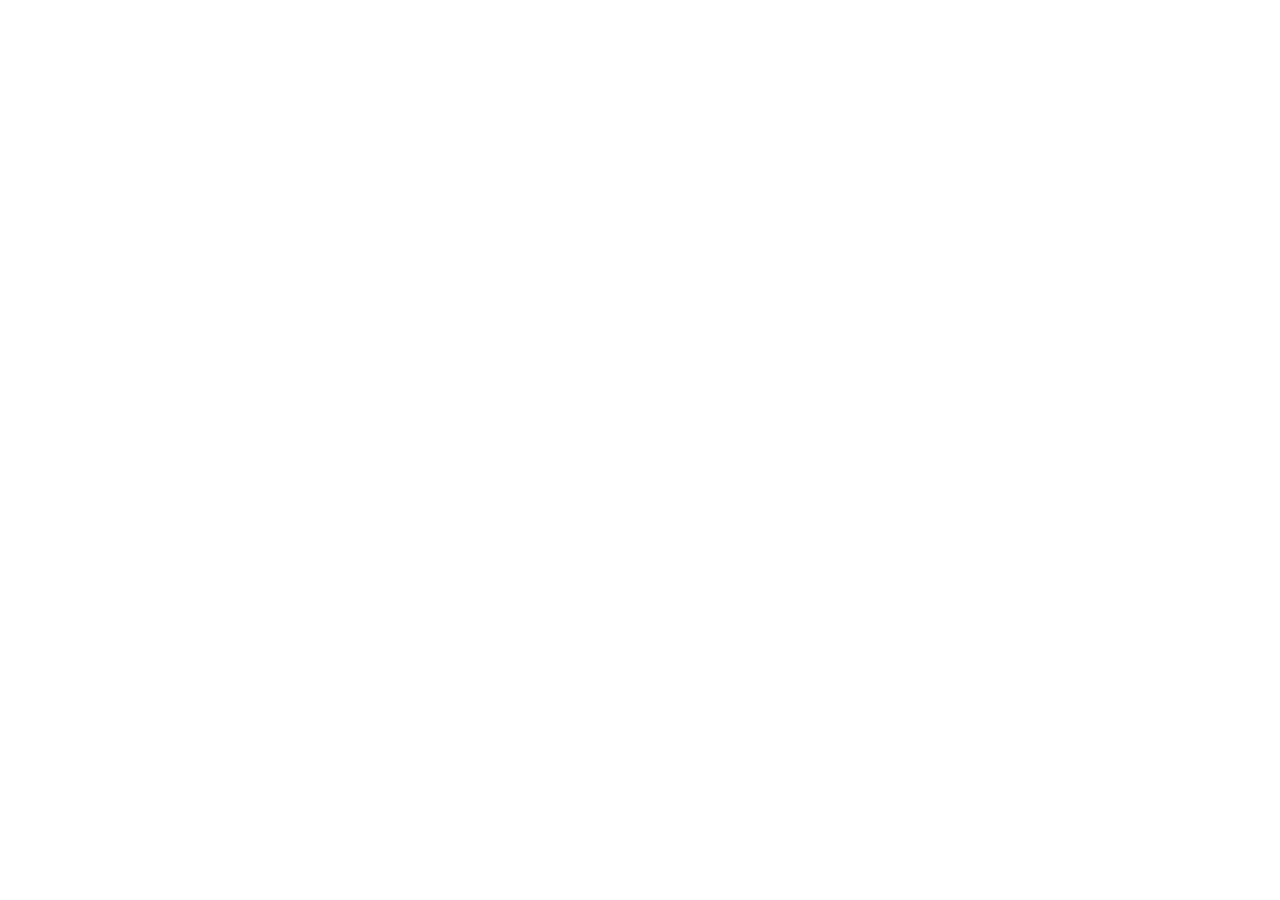
==== muslim-mental-health-7b7c_bolt_host.html @ 5169d9f7 "Add files via upload" ====
<!DOCTYPE html>
<html lang="ar" dir="rtl">
  <head>
    <meta charset="UTF-8" />
    <link rel="icon" type="image/svg+xml" href="/favicon.svg" />
    <meta name="viewport" content="width=device-width, initial-scale=1.0" />
    <title>
      سَكينة | الصحة النفسية للمسلم
    </title>
    <meta name="description" content="تطبيق يجمع بين العلاج النفسي العلمي والإطار الإسلامي لمساندة صحتك النفسية" />
    <link rel="preconnect" href="https://fonts.googleapis.com" />
    <link rel="preconnect" href="https://fonts.gstatic.com" crossorigin="" />
    <link href="https://fonts.googleapis.com/css2?family=Tajawal:wght@300;400;500;700&amp;family=Amiri:wght@400;700&amp;display=swap" rel="stylesheet" />
    <script type="module" crossorigin="" src="/assets/index-kCaf8LLI.js">
    </script>
    <link rel="stylesheet" crossorigin="" href="/assets/index-Djoc5Bso.css" />
    <script async="" src="https://bolt.new/badge.js?s=85389e89-db26-4c09-9873-46a3ff5de913">
    </script>
    <script async="" src="https://bolt.new/deployed-preview-script.js?origin=https%3A%2F%2Fbolt.new">
    </script>
  </head>
  <body>
    <div id="root">
    </div>
  </body>
</html>
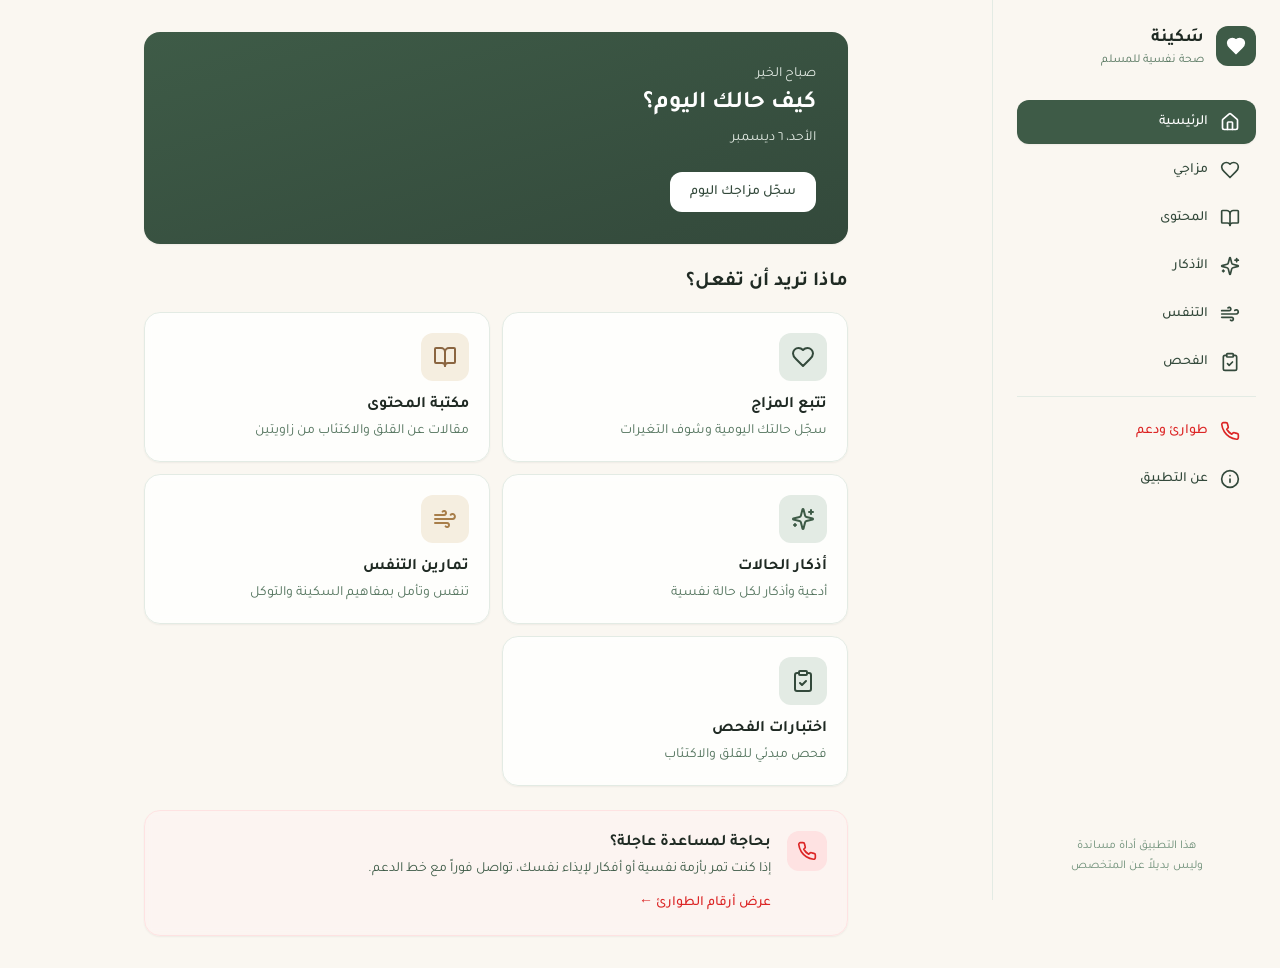
==== commit 9ae56618: "Update script and stylesheet paths in HTML file" ====
--- a/muslim-mental-health-7b7c_bolt_host.html
+++ b/muslim-mental-health-7b7c_bolt_host.html
@@ -11,12 +11,10 @@
     <link rel="preconnect" href="https://fonts.googleapis.com" />
     <link rel="preconnect" href="https://fonts.gstatic.com" crossorigin="" />
     <link href="https://fonts.googleapis.com/css2?family=Tajawal:wght@300;400;500;700&amp;family=Amiri:wght@400;700&amp;display=swap" rel="stylesheet" />
-    <script type="module" crossorigin="" src="/assets/index-kCaf8LLI.js">
+    <script type="module" crossorigin="" src="/index-kCaf8LLI.js">
     </script>
-    <link rel="stylesheet" crossorigin="" href="/assets/index-Djoc5Bso.css" />
-    <script async="" src="https://bolt.new/badge.js?s=85389e89-db26-4c09-9873-46a3ff5de913">
-    </script>
-    <script async="" src="https://bolt.new/deployed-preview-script.js?origin=https%3A%2F%2Fbolt.new">
+    <link rel="stylesheet" crossorigin="" href="/index-Djoc5Bso.css" />
+    
     </script>
   </head>
   <body>
--- a/index-Djoc5Bso.css
+++ b/index-Djoc5Bso.css
@@ -0,0 +1 @@
+*,:before,:after{--tw-border-spacing-x: 0;--tw-border-spacing-y: 0;--tw-translate-x: 0;--tw-translate-y: 0;--tw-rotate: 0;--tw-skew-x: 0;--tw-skew-y: 0;--tw-scale-x: 1;--tw-scale-y: 1;--tw-pan-x: ;--tw-pan-y: ;--tw-pinch-zoom: ;--tw-scroll-snap-strictness: proximity;--tw-gradient-from-position: ;--tw-gradient-via-position: ;--tw-gradient-to-position: ;--tw-ordinal: ;--tw-slashed-zero: ;--tw-numeric-figure: ;--tw-numeric-spacing: ;--tw-numeric-fraction: ;--tw-ring-inset: ;--tw-ring-offset-width: 0px;--tw-ring-offset-color: #fff;--tw-ring-color: rgb(59 130 246 / .5);--tw-ring-offset-shadow: 0 0 #0000;--tw-ring-shadow: 0 0 #0000;--tw-shadow: 0 0 #0000;--tw-shadow-colored: 0 0 #0000;--tw-blur: ;--tw-brightness: ;--tw-contrast: ;--tw-grayscale: ;--tw-hue-rotate: ;--tw-invert: ;--tw-saturate: ;--tw-sepia: ;--tw-drop-shadow: ;--tw-backdrop-blur: ;--tw-backdrop-brightness: ;--tw-backdrop-contrast: ;--tw-backdrop-grayscale: ;--tw-backdrop-hue-rotate: ;--tw-backdrop-invert: ;--tw-backdrop-opacity: ;--tw-backdrop-saturate: ;--tw-backdrop-sepia: ;--tw-contain-size: ;--tw-contain-layout: ;--tw-contain-paint: ;--tw-contain-style: }::backdrop{--tw-border-spacing-x: 0;--tw-border-spacing-y: 0;--tw-translate-x: 0;--tw-translate-y: 0;--tw-rotate: 0;--tw-skew-x: 0;--tw-skew-y: 0;--tw-scale-x: 1;--tw-scale-y: 1;--tw-pan-x: ;--tw-pan-y: ;--tw-pinch-zoom: ;--tw-scroll-snap-strictness: proximity;--tw-gradient-from-position: ;--tw-gradient-via-position: ;--tw-gradient-to-position: ;--tw-ordinal: ;--tw-slashed-zero: ;--tw-numeric-figure: ;--tw-numeric-spacing: ;--tw-numeric-fraction: ;--tw-ring-inset: ;--tw-ring-offset-width: 0px;--tw-ring-offset-color: #fff;--tw-ring-color: rgb(59 130 246 / .5);--tw-ring-offset-shadow: 0 0 #0000;--tw-ring-shadow: 0 0 #0000;--tw-shadow: 0 0 #0000;--tw-shadow-colored: 0 0 #0000;--tw-blur: ;--tw-brightness: ;--tw-contrast: ;--tw-grayscale: ;--tw-hue-rotate: ;--tw-invert: ;--tw-saturate: ;--tw-sepia: ;--tw-drop-shadow: ;--tw-backdrop-blur: ;--tw-backdrop-brightness: ;--tw-backdrop-contrast: ;--tw-backdrop-grayscale: ;--tw-backdrop-hue-rotate: ;--tw-backdrop-invert: ;--tw-backdrop-opacity: ;--tw-backdrop-saturate: ;--tw-backdrop-sepia: ;--tw-contain-size: ;--tw-contain-layout: ;--tw-contain-paint: ;--tw-contain-style: }*,:before,:after{box-sizing:border-box;border-width:0;border-style:solid;border-color:#e5e7eb}:before,:after{--tw-content: ""}html,:host{line-height:1.5;-webkit-text-size-adjust:100%;-moz-tab-size:4;-o-tab-size:4;tab-size:4;font-family:Tajawal,sans-serif;font-feature-settings:normal;font-variation-settings:normal;-webkit-tap-highlight-color:transparent}body{margin:0;line-height:inherit}hr{height:0;color:inherit;border-top-width:1px}abbr:where([title]){-webkit-text-decoration:underline dotted;text-decoration:underline dotted}h1,h2,h3,h4,h5,h6{font-size:inherit;font-weight:inherit}a{color:inherit;text-decoration:inherit}b,strong{font-weight:bolder}code,kbd,samp,pre{font-family:ui-monospace,SFMono-Regular,Menlo,Monaco,Consolas,Liberation Mono,Courier New,monospace;font-feature-settings:normal;font-variation-settings:normal;font-size:1em}small{font-size:80%}sub,sup{font-size:75%;line-height:0;position:relative;vertical-align:baseline}sub{bottom:-.25em}sup{top:-.5em}table{text-indent:0;border-color:inherit;border-collapse:collapse}button,input,optgroup,select,textarea{font-family:inherit;font-feature-settings:inherit;font-variation-settings:inherit;font-size:100%;font-weight:inherit;line-height:inherit;letter-spacing:inherit;color:inherit;margin:0;padding:0}button,select{text-transform:none}button,input:where([type=button]),input:where([type=reset]),input:where([type=submit]){-webkit-appearance:button;background-color:transparent;background-image:none}:-moz-focusring{outline:auto}:-moz-ui-invalid{box-shadow:none}progress{vertical-align:baseline}::-webkit-inner-spin-button,::-webkit-outer-spin-button{height:auto}[type=search]{-webkit-appearance:textfield;outline-offset:-2px}::-webkit-search-decoration{-webkit-appearance:none}::-webkit-file-upload-button{-webkit-appearance:button;font:inherit}summary{display:list-item}blockquote,dl,dd,h1,h2,h3,h4,h5,h6,hr,figure,p,pre{margin:0}fieldset{margin:0;padding:0}legend{padding:0}ol,ul,menu{list-style:none;margin:0;padding:0}dialog{padding:0}textarea{resize:vertical}input::-moz-placeholder,textarea::-moz-placeholder{opacity:1;color:#9ca3af}input::placeholder,textarea::placeholder{opacity:1;color:#9ca3af}button,[role=button]{cursor:pointer}:disabled{cursor:default}img,svg,video,canvas,audio,iframe,embed,object{display:block;vertical-align:middle}img,video{max-width:100%;height:auto}[hidden]:where(:not([hidden=until-found])){display:none}*{-webkit-tap-highlight-color:transparent}body{font-family:Tajawal,sans-serif;background-color:#faf7f1;color:#1f2a23;-webkit-font-smoothing:antialiased}::-moz-selection{background-color:#c7d7ca}::selection{background-color:#c7d7ca}.card{border-radius:1rem;border-width:1px;--tw-border-opacity: 1;border-color:rgb(227 235 228 / var(--tw-border-opacity, 1));background-color:#fffc;--tw-shadow: 0 1px 2px 0 rgb(0 0 0 / .05);--tw-shadow-colored: 0 1px 2px 0 var(--tw-shadow-color);box-shadow:var(--tw-ring-offset-shadow, 0 0 #0000),var(--tw-ring-shadow, 0 0 #0000),var(--tw-shadow);--tw-backdrop-blur: blur(4px);-webkit-backdrop-filter:var(--tw-backdrop-blur) var(--tw-backdrop-brightness) var(--tw-backdrop-contrast) var(--tw-backdrop-grayscale) var(--tw-backdrop-hue-rotate) var(--tw-backdrop-invert) var(--tw-backdrop-opacity) var(--tw-backdrop-saturate) var(--tw-backdrop-sepia);backdrop-filter:var(--tw-backdrop-blur) var(--tw-backdrop-brightness) var(--tw-backdrop-contrast) var(--tw-backdrop-grayscale) var(--tw-backdrop-hue-rotate) var(--tw-backdrop-invert) var(--tw-backdrop-opacity) var(--tw-backdrop-saturate) var(--tw-backdrop-sepia)}.btn-primary{display:inline-flex;align-items:center;justify-content:center;gap:.5rem;border-radius:.75rem;--tw-bg-opacity: 1;background-color:rgb(62 91 71 / var(--tw-bg-opacity, 1));padding:.75rem 1.5rem;font-weight:500;--tw-text-opacity: 1;color:rgb(255 255 255 / var(--tw-text-opacity, 1));transition-property:all;transition-timing-function:cubic-bezier(.4,0,.2,1);transition-duration:.15s}.btn-primary:hover{--tw-bg-opacity: 1;background-color:rgb(51 73 59 / var(--tw-bg-opacity, 1))}.btn-primary:active{--tw-scale-x: .95;--tw-scale-y: .95;transform:translate(var(--tw-translate-x),var(--tw-translate-y)) rotate(var(--tw-rotate)) skew(var(--tw-skew-x)) skewY(var(--tw-skew-y)) scaleX(var(--tw-scale-x)) scaleY(var(--tw-scale-y))}.btn-primary:disabled{cursor:not-allowed;opacity:.5}.btn-secondary{display:inline-flex;align-items:center;justify-content:center;gap:.5rem;border-radius:.75rem;border-width:1px;--tw-border-opacity: 1;border-color:rgb(199 215 202 / var(--tw-border-opacity, 1));--tw-bg-opacity: 1;background-color:rgb(244 247 244 / var(--tw-bg-opacity, 1));padding:.75rem 1.5rem;font-weight:500;--tw-text-opacity: 1;color:rgb(51 73 59 / var(--tw-text-opacity, 1));transition-property:all;transition-timing-function:cubic-bezier(.4,0,.2,1);transition-duration:.15s}.btn-secondary:hover{--tw-bg-opacity: 1;background-color:rgb(227 235 228 / var(--tw-bg-opacity, 1))}.btn-secondary:active{--tw-scale-x: .95;--tw-scale-y: .95;transform:translate(var(--tw-translate-x),var(--tw-translate-y)) rotate(var(--tw-rotate)) skew(var(--tw-skew-x)) skewY(var(--tw-skew-y)) scaleX(var(--tw-scale-x)) scaleY(var(--tw-scale-y))}.section-title{font-size:1.25rem;line-height:1.75rem;font-weight:700;--tw-text-opacity: 1;color:rgb(31 42 35 / var(--tw-text-opacity, 1))}.fixed{position:fixed}.absolute{position:absolute}.relative{position:relative}.sticky{position:sticky}.inset-0{top:0;right:0;bottom:0;left:0}.right-0{right:0}.top-0{top:0}.z-30{z-index:30}.z-40{z-index:40}.z-50{z-index:50}.mx-auto{margin-left:auto;margin-right:auto}.my-2{margin-top:.5rem;margin-bottom:.5rem}.mb-0\.5{margin-bottom:.125rem}.mb-1{margin-bottom:.25rem}.mb-2{margin-bottom:.5rem}.mb-3{margin-bottom:.75rem}.mb-4{margin-bottom:1rem}.mb-5{margin-bottom:1.25rem}.mb-6{margin-bottom:1.5rem}.mb-8{margin-bottom:2rem}.mr-1{margin-right:.25rem}.mt-0\.5{margin-top:.125rem}.mt-1{margin-top:.25rem}.mt-2{margin-top:.5rem}.mt-3{margin-top:.75rem}.mt-4{margin-top:1rem}.mt-6{margin-top:1.5rem}.line-clamp-2{overflow:hidden;display:-webkit-box;-webkit-box-orient:vertical;-webkit-line-clamp:2}.block{display:block}.inline-block{display:inline-block}.flex{display:flex}.inline-flex{display:inline-flex}.grid{display:grid}.h-1{height:.25rem}.h-10{height:2.5rem}.h-11{height:2.75rem}.h-12{height:3rem}.h-14{height:3.5rem}.h-16{height:4rem}.h-2{height:.5rem}.h-20{height:5rem}.h-28{height:7rem}.h-3{height:.75rem}.h-32{height:8rem}.h-4{height:1rem}.h-40{height:10rem}.h-48{height:12rem}.h-5{height:1.25rem}.h-6{height:1.5rem}.h-64{height:16rem}.h-7{height:1.75rem}.h-8{height:2rem}.h-full{height:100%}.h-px{height:1px}.h-screen{height:100vh}.min-h-screen{min-height:100vh}.w-10{width:2.5rem}.w-11{width:2.75rem}.w-12{width:3rem}.w-14{width:3.5rem}.w-16{width:4rem}.w-20{width:5rem}.w-3{width:.75rem}.w-32{width:8rem}.w-4{width:1rem}.w-40{width:10rem}.w-48{width:12rem}.w-5{width:1.25rem}.w-6{width:1.5rem}.w-64{width:16rem}.w-7{width:1.75rem}.w-72{width:18rem}.w-8{width:2rem}.w-full{width:100%}.min-w-0{min-width:0px}.max-w-3xl{max-width:48rem}.max-w-md{max-width:28rem}.flex-1{flex:1 1 0%}.shrink-0{flex-shrink:0}.translate-x-0{--tw-translate-x: 0px;transform:translate(var(--tw-translate-x),var(--tw-translate-y)) rotate(var(--tw-rotate)) skew(var(--tw-skew-x)) skewY(var(--tw-skew-y)) scaleX(var(--tw-scale-x)) scaleY(var(--tw-scale-y))}.translate-x-full{--tw-translate-x: 100%;transform:translate(var(--tw-translate-x),var(--tw-translate-y)) rotate(var(--tw-rotate)) skew(var(--tw-skew-x)) skewY(var(--tw-skew-y)) scaleX(var(--tw-scale-x)) scaleY(var(--tw-scale-y))}.-rotate-90{--tw-rotate: -90deg;transform:translate(var(--tw-translate-x),var(--tw-translate-y)) rotate(var(--tw-rotate)) skew(var(--tw-skew-x)) skewY(var(--tw-skew-y)) scaleX(var(--tw-scale-x)) scaleY(var(--tw-scale-y))}.rotate-180{--tw-rotate: 180deg;transform:translate(var(--tw-translate-x),var(--tw-translate-y)) rotate(var(--tw-rotate)) skew(var(--tw-skew-x)) skewY(var(--tw-skew-y)) scaleX(var(--tw-scale-x)) scaleY(var(--tw-scale-y))}.scale-105{--tw-scale-x: 1.05;--tw-scale-y: 1.05;transform:translate(var(--tw-translate-x),var(--tw-translate-y)) rotate(var(--tw-rotate)) skew(var(--tw-skew-x)) skewY(var(--tw-skew-y)) scaleX(var(--tw-scale-x)) scaleY(var(--tw-scale-y))}.transform{transform:translate(var(--tw-translate-x),var(--tw-translate-y)) rotate(var(--tw-rotate)) skew(var(--tw-skew-x)) skewY(var(--tw-skew-y)) scaleX(var(--tw-scale-x)) scaleY(var(--tw-scale-y))}@keyframes fadeIn{0%{opacity:0}to{opacity:1}}.animate-fade-in{animation:fadeIn .4s ease-out}@keyframes slideUp{0%{opacity:0;transform:translateY(16px)}to{opacity:1;transform:translateY(0)}}.animate-slide-up{animation:slideUp .4s ease-out}.resize-none{resize:none}.grid-cols-2{grid-template-columns:repeat(2,minmax(0,1fr))}.flex-col{flex-direction:column}.flex-wrap{flex-wrap:wrap}.items-start{align-items:flex-start}.items-end{align-items:flex-end}.items-center{align-items:center}.justify-center{justify-content:center}.justify-between{justify-content:space-between}.gap-1{gap:.25rem}.gap-1\.5{gap:.375rem}.gap-2{gap:.5rem}.gap-3{gap:.75rem}.gap-4{gap:1rem}.space-y-2>:not([hidden])~:not([hidden]){--tw-space-y-reverse: 0;margin-top:calc(.5rem * calc(1 - var(--tw-space-y-reverse)));margin-bottom:calc(.5rem * var(--tw-space-y-reverse))}.space-y-2\.5>:not([hidden])~:not([hidden]){--tw-space-y-reverse: 0;margin-top:calc(.625rem * calc(1 - var(--tw-space-y-reverse)));margin-bottom:calc(.625rem * var(--tw-space-y-reverse))}.space-y-3>:not([hidden])~:not([hidden]){--tw-space-y-reverse: 0;margin-top:calc(.75rem * calc(1 - var(--tw-space-y-reverse)));margin-bottom:calc(.75rem * var(--tw-space-y-reverse))}.space-y-4>:not([hidden])~:not([hidden]){--tw-space-y-reverse: 0;margin-top:calc(1rem * calc(1 - var(--tw-space-y-reverse)));margin-bottom:calc(1rem * var(--tw-space-y-reverse))}.space-y-6>:not([hidden])~:not([hidden]){--tw-space-y-reverse: 0;margin-top:calc(1.5rem * calc(1 - var(--tw-space-y-reverse)));margin-bottom:calc(1.5rem * var(--tw-space-y-reverse))}.overflow-hidden{overflow:hidden}.overflow-x-auto{overflow-x:auto}.whitespace-nowrap{white-space:nowrap}.rounded{border-radius:.25rem}.rounded-2xl{border-radius:1rem}.rounded-full{border-radius:9999px}.rounded-lg{border-radius:.5rem}.rounded-md{border-radius:.375rem}.rounded-xl{border-radius:.75rem}.rounded-t-lg{border-top-left-radius:.5rem;border-top-right-radius:.5rem}.border{border-width:1px}.border-0{border-width:0px}.border-b{border-bottom-width:1px}.border-l{border-left-width:1px}.border-red-100{--tw-border-opacity: 1;border-color:rgb(254 226 226 / var(--tw-border-opacity, 1))}.border-red-200{--tw-border-opacity: 1;border-color:rgb(254 202 202 / var(--tw-border-opacity, 1))}.border-sage-100{--tw-border-opacity: 1;border-color:rgb(227 235 228 / var(--tw-border-opacity, 1))}.border-sage-200{--tw-border-opacity: 1;border-color:rgb(199 215 202 / var(--tw-border-opacity, 1))}.border-sand-100{--tw-border-opacity: 1;border-color:rgb(245 238 224 / var(--tw-border-opacity, 1))}.bg-cream{--tw-bg-opacity: 1;background-color:rgb(250 247 241 / var(--tw-bg-opacity, 1))}.bg-cream\/90{background-color:#faf7f1e6}.bg-ink\/30{background-color:#1f2a234d}.bg-red-100{--tw-bg-opacity: 1;background-color:rgb(254 226 226 / var(--tw-bg-opacity, 1))}.bg-red-50{--tw-bg-opacity: 1;background-color:rgb(254 242 242 / var(--tw-bg-opacity, 1))}.bg-red-50\/50{background-color:#fef2f280}.bg-red-500{--tw-bg-opacity: 1;background-color:rgb(239 68 68 / var(--tw-bg-opacity, 1))}.bg-sage-100{--tw-bg-opacity: 1;background-color:rgb(227 235 228 / var(--tw-bg-opacity, 1))}.bg-sage-50{--tw-bg-opacity: 1;background-color:rgb(244 247 244 / var(--tw-bg-opacity, 1))}.bg-sage-50\/50{background-color:#f4f7f480}.bg-sage-500{--tw-bg-opacity: 1;background-color:rgb(82 115 92 / var(--tw-bg-opacity, 1))}.bg-sage-600{--tw-bg-opacity: 1;background-color:rgb(62 91 71 / var(--tw-bg-opacity, 1))}.bg-sand-100{--tw-bg-opacity: 1;background-color:rgb(245 238 224 / var(--tw-bg-opacity, 1))}.bg-sand-50{--tw-bg-opacity: 1;background-color:rgb(251 248 243 / var(--tw-bg-opacity, 1))}.bg-sand-50\/50{background-color:#fbf8f380}.bg-white{--tw-bg-opacity: 1;background-color:rgb(255 255 255 / var(--tw-bg-opacity, 1))}.bg-white\/20{background-color:#fff3}.bg-white\/50{background-color:#ffffff80}.bg-gradient-to-br{background-image:linear-gradient(to bottom right,var(--tw-gradient-stops))}.from-sage-600{--tw-gradient-from: #3e5b47 var(--tw-gradient-from-position);--tw-gradient-to: rgb(62 91 71 / 0) var(--tw-gradient-to-position);--tw-gradient-stops: var(--tw-gradient-from), var(--tw-gradient-to)}.to-sage-700{--tw-gradient-to: #33493b var(--tw-gradient-to-position)}.p-1{padding:.25rem}.p-2{padding:.5rem}.p-3{padding:.75rem}.p-4{padding:1rem}.p-5{padding:1.25rem}.p-6{padding:1.5rem}.p-8{padding:2rem}.px-2{padding-left:.5rem;padding-right:.5rem}.px-2\.5{padding-left:.625rem;padding-right:.625rem}.px-3{padding-left:.75rem;padding-right:.75rem}.px-4{padding-left:1rem;padding-right:1rem}.px-5{padding-left:1.25rem;padding-right:1.25rem}.py-0\.5{padding-top:.125rem;padding-bottom:.125rem}.py-1{padding-top:.25rem;padding-bottom:.25rem}.py-1\.5{padding-top:.375rem;padding-bottom:.375rem}.py-2{padding-top:.5rem;padding-bottom:.5rem}.py-2\.5{padding-top:.625rem;padding-bottom:.625rem}.py-3{padding-top:.75rem;padding-bottom:.75rem}.py-4{padding-top:1rem;padding-bottom:1rem}.py-8{padding-top:2rem;padding-bottom:2rem}.pb-1{padding-bottom:.25rem}.text-left{text-align:left}.text-center{text-align:center}.text-right{text-align:right}.font-serif{font-family:Amiri,serif}.text-2xl{font-size:1.5rem;line-height:2rem}.text-3xl{font-size:1.875rem;line-height:2.25rem}.text-4xl{font-size:2.25rem;line-height:2.5rem}.text-base{font-size:1rem;line-height:1.5rem}.text-lg{font-size:1.125rem;line-height:1.75rem}.text-sm{font-size:.875rem;line-height:1.25rem}.text-xl{font-size:1.25rem;line-height:1.75rem}.text-xs{font-size:.75rem;line-height:1rem}.font-bold{font-weight:700}.font-medium{font-weight:500}.leading-loose{line-height:2}.leading-relaxed{line-height:1.625}.text-ink{--tw-text-opacity: 1;color:rgb(31 42 35 / var(--tw-text-opacity, 1))}.text-red-500{--tw-text-opacity: 1;color:rgb(239 68 68 / var(--tw-text-opacity, 1))}.text-red-600{--tw-text-opacity: 1;color:rgb(220 38 38 / var(--tw-text-opacity, 1))}.text-red-700{--tw-text-opacity: 1;color:rgb(185 28 28 / var(--tw-text-opacity, 1))}.text-sage-100{--tw-text-opacity: 1;color:rgb(227 235 228 / var(--tw-text-opacity, 1))}.text-sage-200{--tw-text-opacity: 1;color:rgb(199 215 202 / var(--tw-text-opacity, 1))}.text-sage-300{--tw-text-opacity: 1;color:rgb(159 184 165 / var(--tw-text-opacity, 1))}.text-sage-400{--tw-text-opacity: 1;color:rgb(111 144 121 / var(--tw-text-opacity, 1))}.text-sage-500{--tw-text-opacity: 1;color:rgb(82 115 92 / var(--tw-text-opacity, 1))}.text-sage-600{--tw-text-opacity: 1;color:rgb(62 91 71 / var(--tw-text-opacity, 1))}.text-sage-700{--tw-text-opacity: 1;color:rgb(51 73 59 / var(--tw-text-opacity, 1))}.text-sand-500{--tw-text-opacity: 1;color:rgb(189 150 88 / var(--tw-text-opacity, 1))}.text-sand-600{--tw-text-opacity: 1;color:rgb(168 126 74 / var(--tw-text-opacity, 1))}.text-sand-700{--tw-text-opacity: 1;color:rgb(138 101 64 / var(--tw-text-opacity, 1))}.text-white{--tw-text-opacity: 1;color:rgb(255 255 255 / var(--tw-text-opacity, 1))}.opacity-0{opacity:0}.shadow-lg{--tw-shadow: 0 10px 15px -3px rgb(0 0 0 / .1), 0 4px 6px -4px rgb(0 0 0 / .1);--tw-shadow-colored: 0 10px 15px -3px var(--tw-shadow-color), 0 4px 6px -4px var(--tw-shadow-color);box-shadow:var(--tw-ring-offset-shadow, 0 0 #0000),var(--tw-ring-shadow, 0 0 #0000),var(--tw-shadow)}.shadow-sm{--tw-shadow: 0 1px 2px 0 rgb(0 0 0 / .05);--tw-shadow-colored: 0 1px 2px 0 var(--tw-shadow-color);box-shadow:var(--tw-ring-offset-shadow, 0 0 #0000),var(--tw-ring-shadow, 0 0 #0000),var(--tw-shadow)}.ring-2{--tw-ring-offset-shadow: var(--tw-ring-inset) 0 0 0 var(--tw-ring-offset-width) var(--tw-ring-offset-color);--tw-ring-shadow: var(--tw-ring-inset) 0 0 0 calc(2px + var(--tw-ring-offset-width)) var(--tw-ring-color);box-shadow:var(--tw-ring-offset-shadow),var(--tw-ring-shadow),var(--tw-shadow, 0 0 #0000)}.ring-sage-400{--tw-ring-opacity: 1;--tw-ring-color: rgb(111 144 121 / var(--tw-ring-opacity, 1))}.filter{filter:var(--tw-blur) var(--tw-brightness) var(--tw-contrast) var(--tw-grayscale) var(--tw-hue-rotate) var(--tw-invert) var(--tw-saturate) var(--tw-sepia) var(--tw-drop-shadow)}.backdrop-blur-md{--tw-backdrop-blur: blur(12px);-webkit-backdrop-filter:var(--tw-backdrop-blur) var(--tw-backdrop-brightness) var(--tw-backdrop-contrast) var(--tw-backdrop-grayscale) var(--tw-backdrop-hue-rotate) var(--tw-backdrop-invert) var(--tw-backdrop-opacity) var(--tw-backdrop-saturate) var(--tw-backdrop-sepia);backdrop-filter:var(--tw-backdrop-blur) var(--tw-backdrop-brightness) var(--tw-backdrop-contrast) var(--tw-backdrop-grayscale) var(--tw-backdrop-hue-rotate) var(--tw-backdrop-invert) var(--tw-backdrop-opacity) var(--tw-backdrop-saturate) var(--tw-backdrop-sepia)}.backdrop-blur-sm{--tw-backdrop-blur: blur(4px);-webkit-backdrop-filter:var(--tw-backdrop-blur) var(--tw-backdrop-brightness) var(--tw-backdrop-contrast) var(--tw-backdrop-grayscale) var(--tw-backdrop-hue-rotate) var(--tw-backdrop-invert) var(--tw-backdrop-opacity) var(--tw-backdrop-saturate) var(--tw-backdrop-sepia);backdrop-filter:var(--tw-backdrop-blur) var(--tw-backdrop-brightness) var(--tw-backdrop-contrast) var(--tw-backdrop-grayscale) var(--tw-backdrop-hue-rotate) var(--tw-backdrop-invert) var(--tw-backdrop-opacity) var(--tw-backdrop-saturate) var(--tw-backdrop-sepia)}.transition-all{transition-property:all;transition-timing-function:cubic-bezier(.4,0,.2,1);transition-duration:.15s}.transition-colors{transition-property:color,background-color,border-color,text-decoration-color,fill,stroke;transition-timing-function:cubic-bezier(.4,0,.2,1);transition-duration:.15s}.transition-transform{transition-property:transform;transition-timing-function:cubic-bezier(.4,0,.2,1);transition-duration:.15s}.duration-300{transition-duration:.3s}.duration-500{transition-duration:.5s}.duration-\[3000ms\]{transition-duration:3s}.ease-in-out{transition-timing-function:cubic-bezier(.4,0,.2,1)}.scrollbar-hide{-ms-overflow-style:none;scrollbar-width:none}.scrollbar-hide::-webkit-scrollbar{display:none}.hover\:border-sage-200:hover{--tw-border-opacity: 1;border-color:rgb(199 215 202 / var(--tw-border-opacity, 1))}.hover\:bg-red-50:hover{--tw-bg-opacity: 1;background-color:rgb(254 242 242 / var(--tw-bg-opacity, 1))}.hover\:bg-sage-100:hover{--tw-bg-opacity: 1;background-color:rgb(227 235 228 / var(--tw-bg-opacity, 1))}.hover\:bg-sage-50:hover{--tw-bg-opacity: 1;background-color:rgb(244 247 244 / var(--tw-bg-opacity, 1))}.hover\:bg-sage-50\/50:hover{background-color:#f4f7f480}.hover\:bg-sage-700:hover{--tw-bg-opacity: 1;background-color:rgb(51 73 59 / var(--tw-bg-opacity, 1))}.hover\:text-ink:hover{--tw-text-opacity: 1;color:rgb(31 42 35 / var(--tw-text-opacity, 1))}.hover\:text-red-500:hover{--tw-text-opacity: 1;color:rgb(239 68 68 / var(--tw-text-opacity, 1))}.hover\:text-sage-600:hover{--tw-text-opacity: 1;color:rgb(62 91 71 / var(--tw-text-opacity, 1))}.hover\:underline:hover{text-decoration-line:underline}.hover\:opacity-80:hover{opacity:.8}.hover\:shadow-md:hover{--tw-shadow: 0 4px 6px -1px rgb(0 0 0 / .1), 0 2px 4px -2px rgb(0 0 0 / .1);--tw-shadow-colored: 0 4px 6px -1px var(--tw-shadow-color), 0 2px 4px -2px var(--tw-shadow-color);box-shadow:var(--tw-ring-offset-shadow, 0 0 #0000),var(--tw-ring-shadow, 0 0 #0000),var(--tw-shadow)}.focus\:outline-none:focus{outline:2px solid transparent;outline-offset:2px}.focus\:ring-2:focus{--tw-ring-offset-shadow: var(--tw-ring-inset) 0 0 0 var(--tw-ring-offset-width) var(--tw-ring-offset-color);--tw-ring-shadow: var(--tw-ring-inset) 0 0 0 calc(2px + var(--tw-ring-offset-width)) var(--tw-ring-color);box-shadow:var(--tw-ring-offset-shadow),var(--tw-ring-shadow),var(--tw-shadow, 0 0 #0000)}.focus\:ring-sage-400:focus{--tw-ring-opacity: 1;--tw-ring-color: rgb(111 144 121 / var(--tw-ring-opacity, 1))}.active\:scale-90:active{--tw-scale-x: .9;--tw-scale-y: .9;transform:translate(var(--tw-translate-x),var(--tw-translate-y)) rotate(var(--tw-rotate)) skew(var(--tw-skew-x)) skewY(var(--tw-skew-y)) scaleX(var(--tw-scale-x)) scaleY(var(--tw-scale-y))}.active\:scale-95:active{--tw-scale-x: .95;--tw-scale-y: .95;transform:translate(var(--tw-translate-x),var(--tw-translate-y)) rotate(var(--tw-rotate)) skew(var(--tw-skew-x)) skewY(var(--tw-skew-y)) scaleX(var(--tw-scale-x)) scaleY(var(--tw-scale-y))}.active\:scale-\[0\.98\]:active{--tw-scale-x: .98;--tw-scale-y: .98;transform:translate(var(--tw-translate-x),var(--tw-translate-y)) rotate(var(--tw-rotate)) skew(var(--tw-skew-x)) skewY(var(--tw-skew-y)) scaleX(var(--tw-scale-x)) scaleY(var(--tw-scale-y))}.group:hover .group-hover\:scale-105{--tw-scale-x: 1.05;--tw-scale-y: 1.05;transform:translate(var(--tw-translate-x),var(--tw-translate-y)) rotate(var(--tw-rotate)) skew(var(--tw-skew-x)) skewY(var(--tw-skew-y)) scaleX(var(--tw-scale-x)) scaleY(var(--tw-scale-y))}.group:hover .group-hover\:bg-sage-600{--tw-bg-opacity: 1;background-color:rgb(62 91 71 / var(--tw-bg-opacity, 1))}.group:hover .group-hover\:text-sage-700{--tw-text-opacity: 1;color:rgb(51 73 59 / var(--tw-text-opacity, 1))}.group:hover .group-hover\:text-white{--tw-text-opacity: 1;color:rgb(255 255 255 / var(--tw-text-opacity, 1))}.group:hover .group-hover\:opacity-100{opacity:1}@media (min-width: 640px){.sm\:grid-cols-2{grid-template-columns:repeat(2,minmax(0,1fr))}.sm\:grid-cols-4{grid-template-columns:repeat(4,minmax(0,1fr))}.sm\:p-6{padding:1.5rem}.sm\:p-8{padding:2rem}}@media (min-width: 1024px){.lg\:sticky{position:sticky}.lg\:hidden{display:none}.lg\:translate-x-0{--tw-translate-x: 0px;transform:translate(var(--tw-translate-x),var(--tw-translate-y)) rotate(var(--tw-rotate)) skew(var(--tw-skew-x)) skewY(var(--tw-skew-y)) scaleX(var(--tw-scale-x)) scaleY(var(--tw-scale-y))}.lg\:p-8{padding:2rem}}
